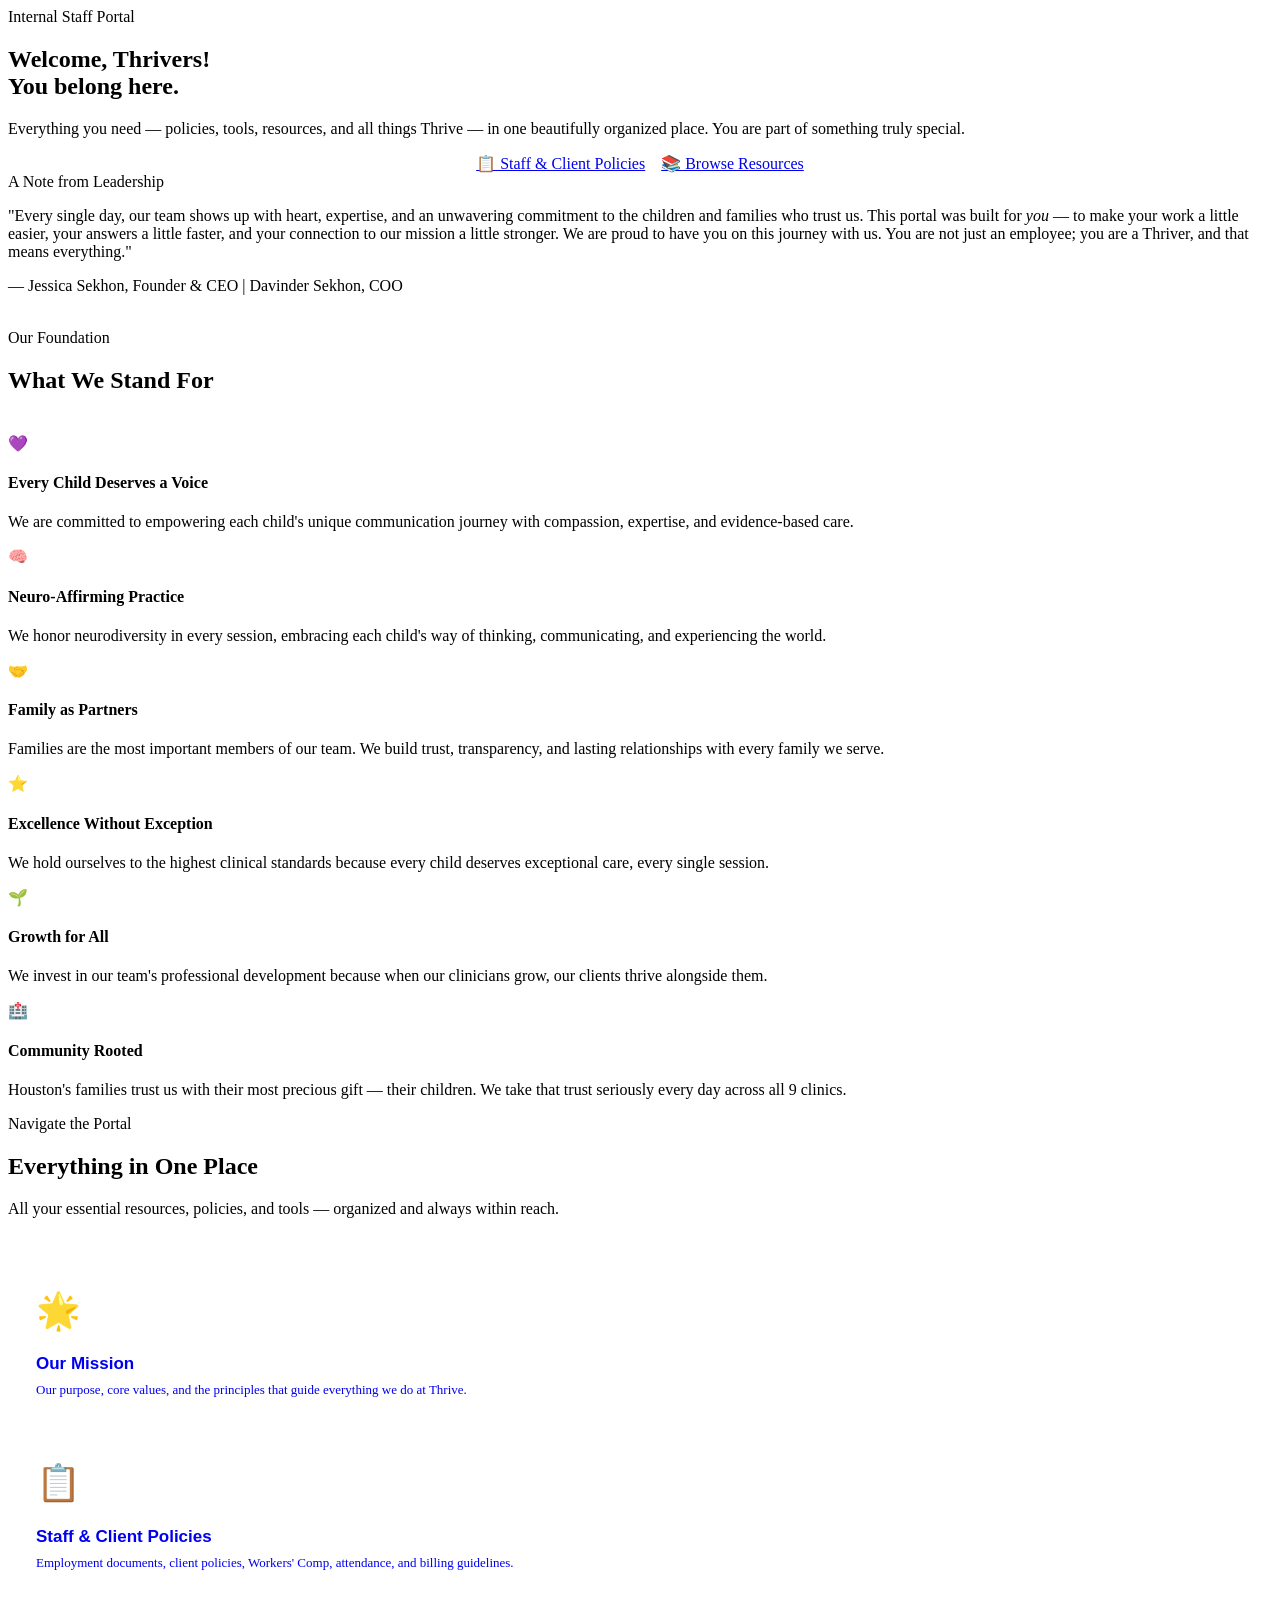
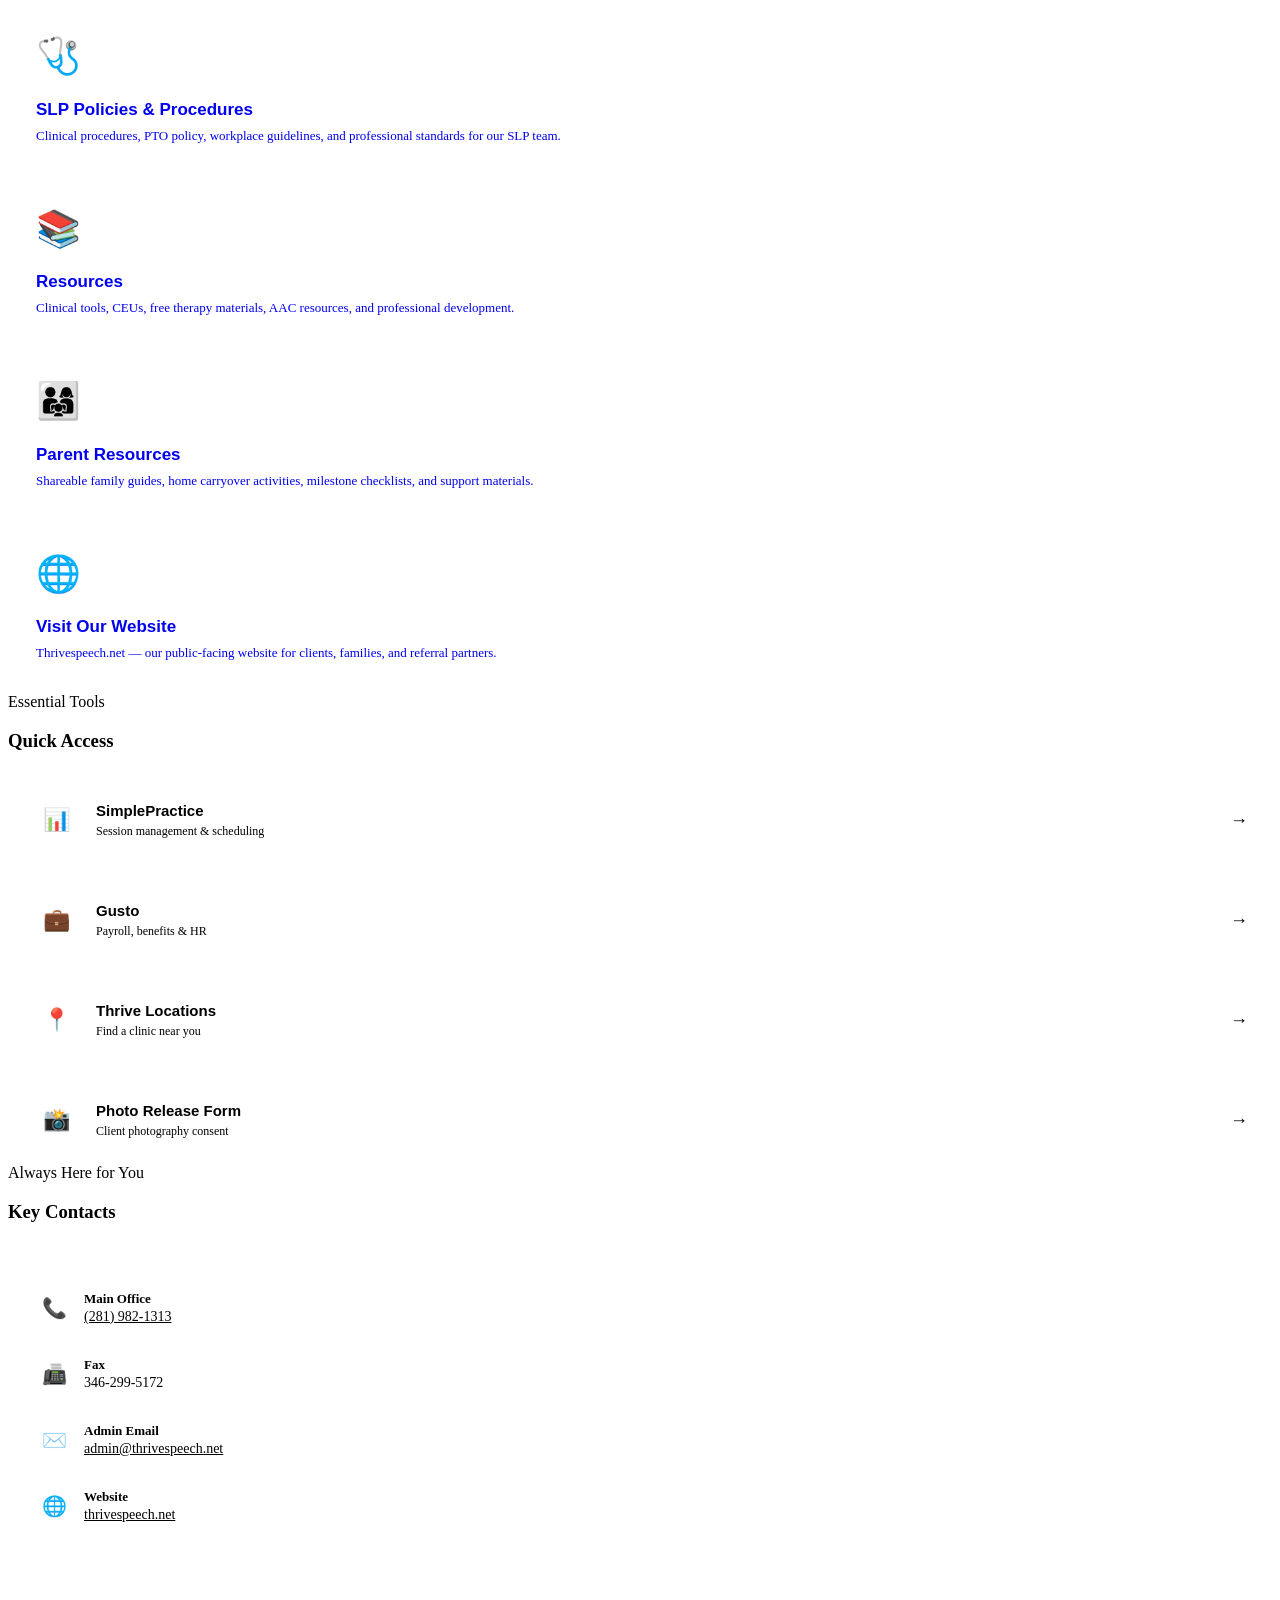
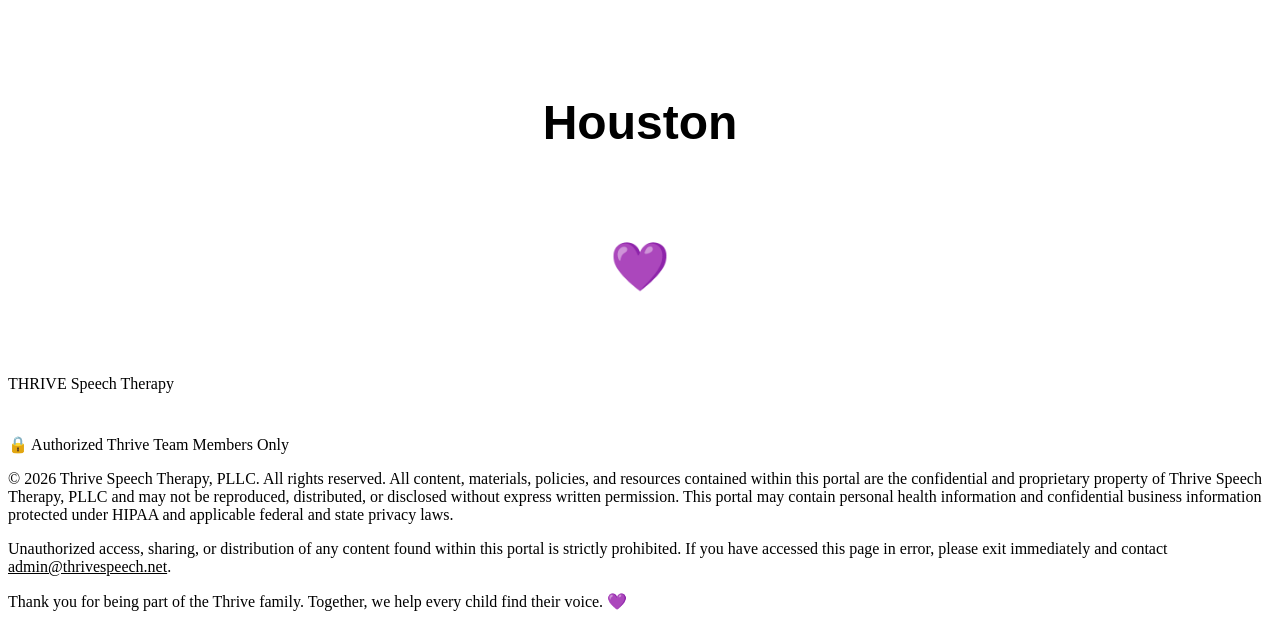
==== index.html @ df0f77d0 "Add files via upload" ====
<!DOCTYPE html>
<html lang="en">
<head>
<meta charset="UTF-8">
<meta name="viewport" content="width=device-width, initial-scale=1.0">
<title>Home — Thrive Speech Therapy Internal Portal</title>
<link rel="stylesheet" href="assets/styles.css">
<style>
  /* Page-specific styles */
  .quick-link-card {
    display: flex;
    align-items: center;
    gap: 16px;
    padding: 20px 24px;
    background: var(--white);
    border: 1px solid var(--border);
    border-radius: var(--radius);
    text-decoration: none;
    transition: all 0.25s;
    color: var(--dark);
  }
  .quick-link-card:hover {
    transform: translateY(-3px);
    box-shadow: var(--shadow-hover);
    border-color: var(--lavender);
    color: var(--dark);
  }
  .quick-link-icon {
    width: 48px;
    height: 48px;
    border-radius: 12px;
    display: flex;
    align-items: center;
    justify-content: center;
    font-size: 22px;
    flex-shrink: 0;
    background: var(--lilac);
  }
  .quick-link-text strong {
    display: block;
    font-family: 'Poppins', sans-serif;
    font-size: 15px;
    font-weight: 600;
    color: var(--dark);
    margin-bottom: 2px;
  }
  .quick-link-text span {
    font-size: 12px;
    color: var(--text-muted);
  }
  .quick-link-arrow {
    margin-left: auto;
    color: var(--lavender);
    font-size: 18px;
  }
  .portal-nav-card {
    display: block;
    text-decoration: none;
    background: var(--white);
    border: 1px solid var(--border);
    border-radius: var(--radius);
    padding: 32px 28px;
    transition: all 0.25s;
    position: relative;
    overflow: hidden;
  }
  .portal-nav-card::after {
    content: '';
    position: absolute;
    bottom: 0; left: 0; right: 0;
    height: 3px;
    background: linear-gradient(to right, var(--mauve), var(--lavender));
    transform: scaleX(0);
    transition: transform 0.25s;
  }
  .portal-nav-card:hover { transform: translateY(-4px); box-shadow: var(--shadow-hover); border-color: var(--lavender); }
  .portal-nav-card:hover::after { transform: scaleX(1); }
  .portal-nav-icon { font-size: 36px; margin-bottom: 16px; display: block; }
  .portal-nav-card h4 { color: var(--dark); font-family: 'Poppins', sans-serif; font-size: 17px; margin-bottom: 8px; }
  .portal-nav-card p { font-size: 13px; color: var(--text-muted); margin: 0; }
  .stat-block { text-align: center; }
  .stat-number { font-family: 'Poppins', sans-serif; font-size: 48px; font-weight: 800; color: var(--mauve); line-height: 1; }
  .stat-label { font-size: 14px; color: var(--text-muted); margin-top: 8px; }
  .contact-row {
    display: flex;
    align-items: center;
    gap: 12px;
    padding: 16px 0;
    border-bottom: 1px solid var(--border);
  }
  .contact-row:last-child { border-bottom: none; }
  .contact-icon { font-size: 20px; width: 36px; text-align: center; flex-shrink: 0; }
  .contact-info strong { display: block; font-size: 13px; font-weight: 600; color: var(--dark); }
  .contact-info a, .contact-info span { font-size: 14px; color: var(--mauve); }
</style>
</head>
<body>

<!-- HERO -->
<section class="hero">
  <div class="hero-badge">Internal Staff Portal</div>
  <h1>Welcome, <span class="hero-accent">Thrivers!</span><br>You belong here.</h1>
  <p>Everything you need — policies, tools, resources, and all things Thrive — in one beautifully organized place. You are part of something truly special.</p>
  <div style="display:flex;gap:16px;justify-content:center;flex-wrap:wrap;position:relative;z-index:1;">
    <a href="https://sites.google.com/thrivespeech.net/thriveinternal/staff-client-policies?authuser=0" class="btn btn-primary btn-lg">📋 Staff & Client Policies</a>
    <a href="https://sites.google.com/thrivespeech.net/thriveinternal/resources?authuser=0" class="btn btn-secondary btn-lg">📚 Browse Resources</a>
  </div>
</section>

<!-- LEADERSHIP MESSAGE -->
<section class="section bg-off-white">
  <div class="container">
    <div class="leadership-card">
      <span class="section-label" style="color:var(--lavender);">A Note from Leadership</span>
      <p class="leadership-quote">
        "Every single day, our team shows up with heart, expertise, and an unwavering commitment to the children and families who trust us. This portal was built for <em>you</em> — to make your work a little easier, your answers a little faster, and your connection to our mission a little stronger. We are proud to have you on this journey with us. You are not just an employee; you are a Thriver, and that means everything."
      </p>
      <p class="leadership-sig">— Jessica Sekhon, Founder & CEO | Davinder Sekhon, COO<br><span style="font-size:13px;color:rgba(255,255,255,0.6);font-weight:400;">Thrive Speech Therapy, PLLC</span></p>
    </div>
  </div>
</section>

<!-- WHAT WE STAND FOR -->
<section class="section bg-white">
  <div class="container">
    <span class="section-label">Our Foundation</span>
    <h2 class="section-title">What We Stand For</h2>
    <div class="divider"></div>
    <div class="grid-3" style="margin-top:40px;">
      <div class="card" style="border-top:4px solid var(--mauve);">
        <span class="card-icon">💜</span>
        <h4>Every Child Deserves a Voice</h4>
        <p>We are committed to empowering each child's unique communication journey with compassion, expertise, and evidence-based care.</p>
      </div>
      <div class="card" style="border-top:4px solid var(--sage);">
        <span class="card-icon">🧠</span>
        <h4>Neuro-Affirming Practice</h4>
        <p>We honor neurodiversity in every session, embracing each child's way of thinking, communicating, and experiencing the world.</p>
      </div>
      <div class="card" style="border-top:4px solid var(--lavender);">
        <span class="card-icon">🤝</span>
        <h4>Family as Partners</h4>
        <p>Families are the most important members of our team. We build trust, transparency, and lasting relationships with every family we serve.</p>
      </div>
      <div class="card" style="border-top:4px solid var(--mauve);">
        <span class="card-icon">⭐</span>
        <h4>Excellence Without Exception</h4>
        <p>We hold ourselves to the highest clinical standards because every child deserves exceptional care, every single session.</p>
      </div>
      <div class="card" style="border-top:4px solid var(--sage);">
        <span class="card-icon">🌱</span>
        <h4>Growth for All</h4>
        <p>We invest in our team's professional development because when our clinicians grow, our clients thrive alongside them.</p>
      </div>
      <div class="card" style="border-top:4px solid var(--lavender);">
        <span class="card-icon">🏥</span>
        <h4>Community Rooted</h4>
        <p>Houston's families trust us with their most precious gift — their children. We take that trust seriously every day across all 9 clinics.</p>
      </div>
    </div>
  </div>
</section>

<!-- PORTAL NAVIGATION -->
<section class="section bg-off-white">
  <div class="container">
    <span class="section-label">Navigate the Portal</span>
    <h2 class="section-title">Everything in One Place</h2>
    <div class="divider"></div>
    <p class="section-subtitle" style="margin-bottom:40px;">All your essential resources, policies, and tools — organized and always within reach.</p>
    <div class="grid-3">
      <a href="https://sites.google.com/thrivespeech.net/thriveinternal/our-mission?authuser=0" class="portal-nav-card">
        <span class="portal-nav-icon">🌟</span>
        <h4>Our Mission</h4>
        <p>Our purpose, core values, and the principles that guide everything we do at Thrive.</p>
      </a>
      <a href="https://sites.google.com/thrivespeech.net/thriveinternal/staff-client-policies?authuser=0" class="portal-nav-card">
        <span class="portal-nav-icon">📋</span>
        <h4>Staff & Client Policies</h4>
        <p>Employment documents, client policies, Workers' Comp, attendance, and billing guidelines.</p>
      </a>
      <a href="https://sites.google.com/thrivespeech.net/thriveinternal/slp-policies-procedures?authuser=0" class="portal-nav-card">
        <span class="portal-nav-icon">🩺</span>
        <h4>SLP Policies & Procedures</h4>
        <p>Clinical procedures, PTO policy, workplace guidelines, and professional standards for our SLP team.</p>
      </a>
      <a href="https://sites.google.com/thrivespeech.net/thriveinternal/resources?authuser=0" class="portal-nav-card">
        <span class="portal-nav-icon">📚</span>
        <h4>Resources</h4>
        <p>Clinical tools, CEUs, free therapy materials, AAC resources, and professional development.</p>
      </a>
      <a href="https://sites.google.com/thrivespeech.net/thriveinternal/parent-resources?authuser=0" class="portal-nav-card">
        <span class="portal-nav-icon">👨‍👩‍👧</span>
        <h4>Parent Resources</h4>
        <p>Shareable family guides, home carryover activities, milestone checklists, and support materials.</p>
      </a>
      <a href="https://thrivespeech.net" target="_blank" rel="noopener" class="portal-nav-card">
        <span class="portal-nav-icon">🌐</span>
        <h4>Visit Our Website</h4>
        <p>Thrivespeech.net — our public-facing website for clients, families, and referral partners.</p>
      </a>
    </div>
  </div>
</section>

<!-- QUICK ACCESS -->
<section class="section bg-white">
  <div class="container">
    <div class="grid-2" style="gap:48px;align-items:start;">
      <!-- Tools -->
      <div>
        <span class="section-label">Essential Tools</span>
        <h3 class="section-title" style="margin-bottom:24px;">Quick Access</h3>
        <div style="display:flex;flex-direction:column;gap:12px;">
          <a href="https://www.simplepractice.com" target="_blank" rel="noopener" class="quick-link-card">
            <div class="quick-link-icon">📊</div>
            <div class="quick-link-text">
              <strong>SimplePractice</strong>
              <span>Session management & scheduling</span>
            </div>
            <span class="quick-link-arrow">→</span>
          </a>
          <a href="https://app.gusto.com" target="_blank" rel="noopener" class="quick-link-card">
            <div class="quick-link-icon">💼</div>
            <div class="quick-link-text">
              <strong>Gusto</strong>
              <span>Payroll, benefits & HR</span>
            </div>
            <span class="quick-link-arrow">→</span>
          </a>
          <a href="https://thrivespeech.net" target="_blank" rel="noopener" class="quick-link-card">
            <div class="quick-link-icon">📍</div>
            <div class="quick-link-text">
              <strong>Thrive Locations</strong>
              <span>Find a clinic near you</span>
            </div>
            <span class="quick-link-arrow">→</span>
          </a>
          <a href="https://drive.google.com/file/d/1tKzsgYchAd0-BzuVWMcKkD8MczeORkRg/view?usp=drive_link" target="_blank" rel="noopener" class="quick-link-card">
            <div class="quick-link-icon">📸</div>
            <div class="quick-link-text">
              <strong>Photo Release Form</strong>
              <span>Client photography consent</span>
            </div>
            <span class="quick-link-arrow">→</span>
          </a>
        </div>
      </div>
      <!-- Contacts -->
      <div>
        <span class="section-label">Always Here for You</span>
        <h3 class="section-title" style="margin-bottom:24px;">Key Contacts</h3>
        <div style="background:var(--off-white);border-radius:var(--radius);padding:28px;">
          <div class="contact-row">
            <span class="contact-icon">📞</span>
            <div class="contact-info">
              <strong>Main Office</strong>
              <a href="tel:+12819821313">(281) 982-1313</a>
            </div>
          </div>
          <div class="contact-row">
            <span class="contact-icon">📠</span>
            <div class="contact-info">
              <strong>Fax</strong>
              <span>346-299-5172</span>
            </div>
          </div>
          <div class="contact-row">
            <span class="contact-icon">✉️</span>
            <div class="contact-info">
              <strong>Admin Email</strong>
              <a href="mailto:admin@thrivespeech.net">admin@thrivespeech.net</a>
            </div>
          </div>
          <div class="contact-row">
            <span class="contact-icon">🌐</span>
            <div class="contact-info">
              <strong>Website</strong>
              <a href="https://thrivespeech.net" target="_blank" rel="noopener">thrivespeech.net</a>
            </div>
          </div>
        </div>
      </div>
    </div>
  </div>
</section>

<!-- STATS -->
<section class="section-sm bg-mauve" style="padding:60px 0;">
  <div class="container">
    <div class="grid-4" style="text-align:center;">
      <div class="stat-block">
        <div class="stat-number" style="color:#fff;">9</div>
        <div class="stat-label" style="color:rgba(255,255,255,0.7);">Clinic Locations</div>
      </div>
      <div class="stat-block">
        <div class="stat-number" style="color:var(--lavender);">Houston</div>
        <div class="stat-label" style="color:rgba(255,255,255,0.7);">Greater Houston Area</div>
      </div>
      <div class="stat-block">
        <div class="stat-number" style="color:#fff;">2017</div>
        <div class="stat-label" style="color:rgba(255,255,255,0.7);">Founded by Jessica Sekhon</div>
      </div>
      <div class="stat-block">
        <div class="stat-number" style="color:var(--lavender);">💜</div>
        <div class="stat-label" style="color:rgba(255,255,255,0.7);">Every Child Thrives Here</div>
      </div>
    </div>
  </div>
</section>

<!-- FOOTER -->
<footer class="site-footer">
  <div class="footer-logo">THRIVE Speech Therapy</div>
  <p style="color:rgba(255,255,255,0.6);font-size:13px;">Internal Staff Portal</p>
  <div class="footer-restricted">🔒 Authorized Thrive Team Members Only</div>
  <p class="footer-legal">
    © 2026 Thrive Speech Therapy, PLLC. All rights reserved. All content, materials, policies, and resources contained within this portal are the confidential and proprietary property of Thrive Speech Therapy, PLLC and may not be reproduced, distributed, or disclosed without express written permission. This portal may contain personal health information and confidential business information protected under HIPAA and applicable federal and state privacy laws.
  </p>
  <p class="footer-legal">
    Unauthorized access, sharing, or distribution of any content found within this portal is strictly prohibited. If you have accessed this page in error, please exit immediately and contact <a href="mailto:admin@thrivespeech.net" style="color:var(--lavender);">admin@thrivespeech.net</a>.
  </p>
  <p class="footer-heart">Thank you for being part of the Thrive family. Together, we help every child find their voice. 💜</p>
</footer>

</body>
</html>
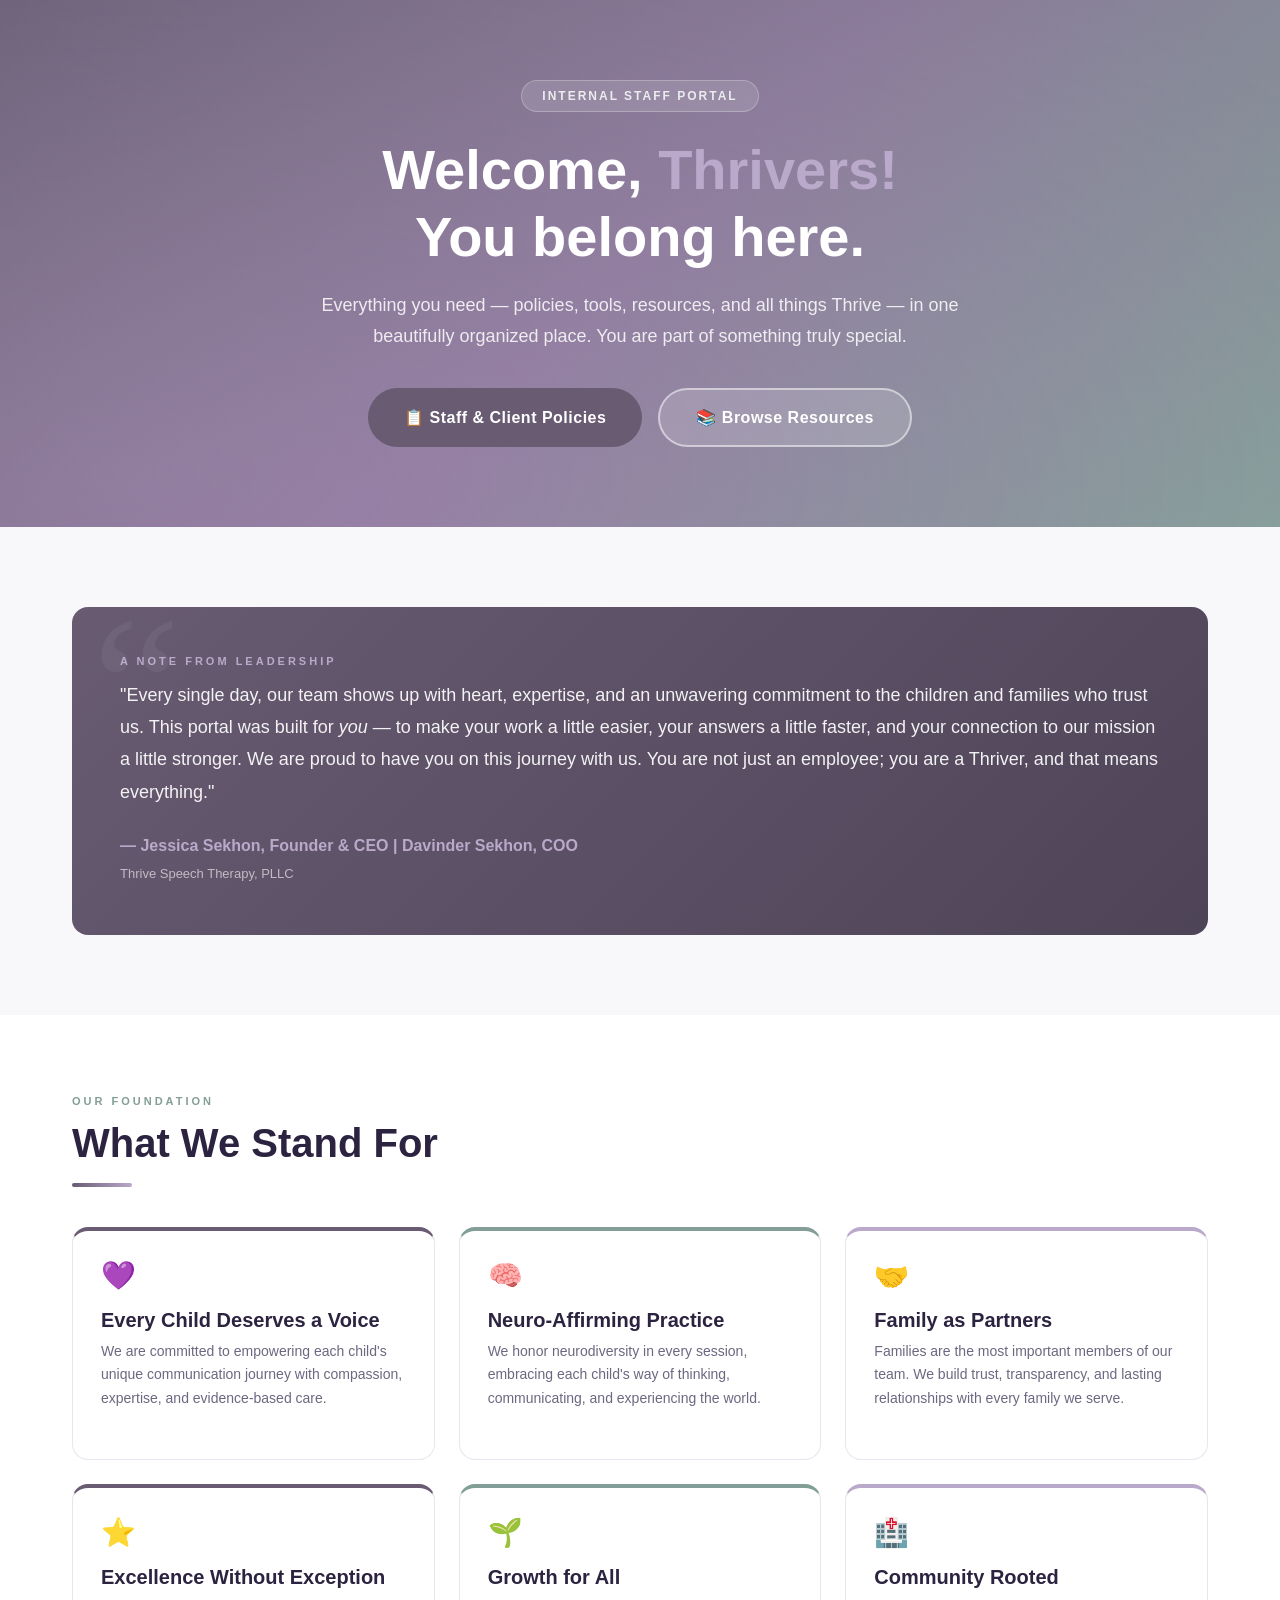
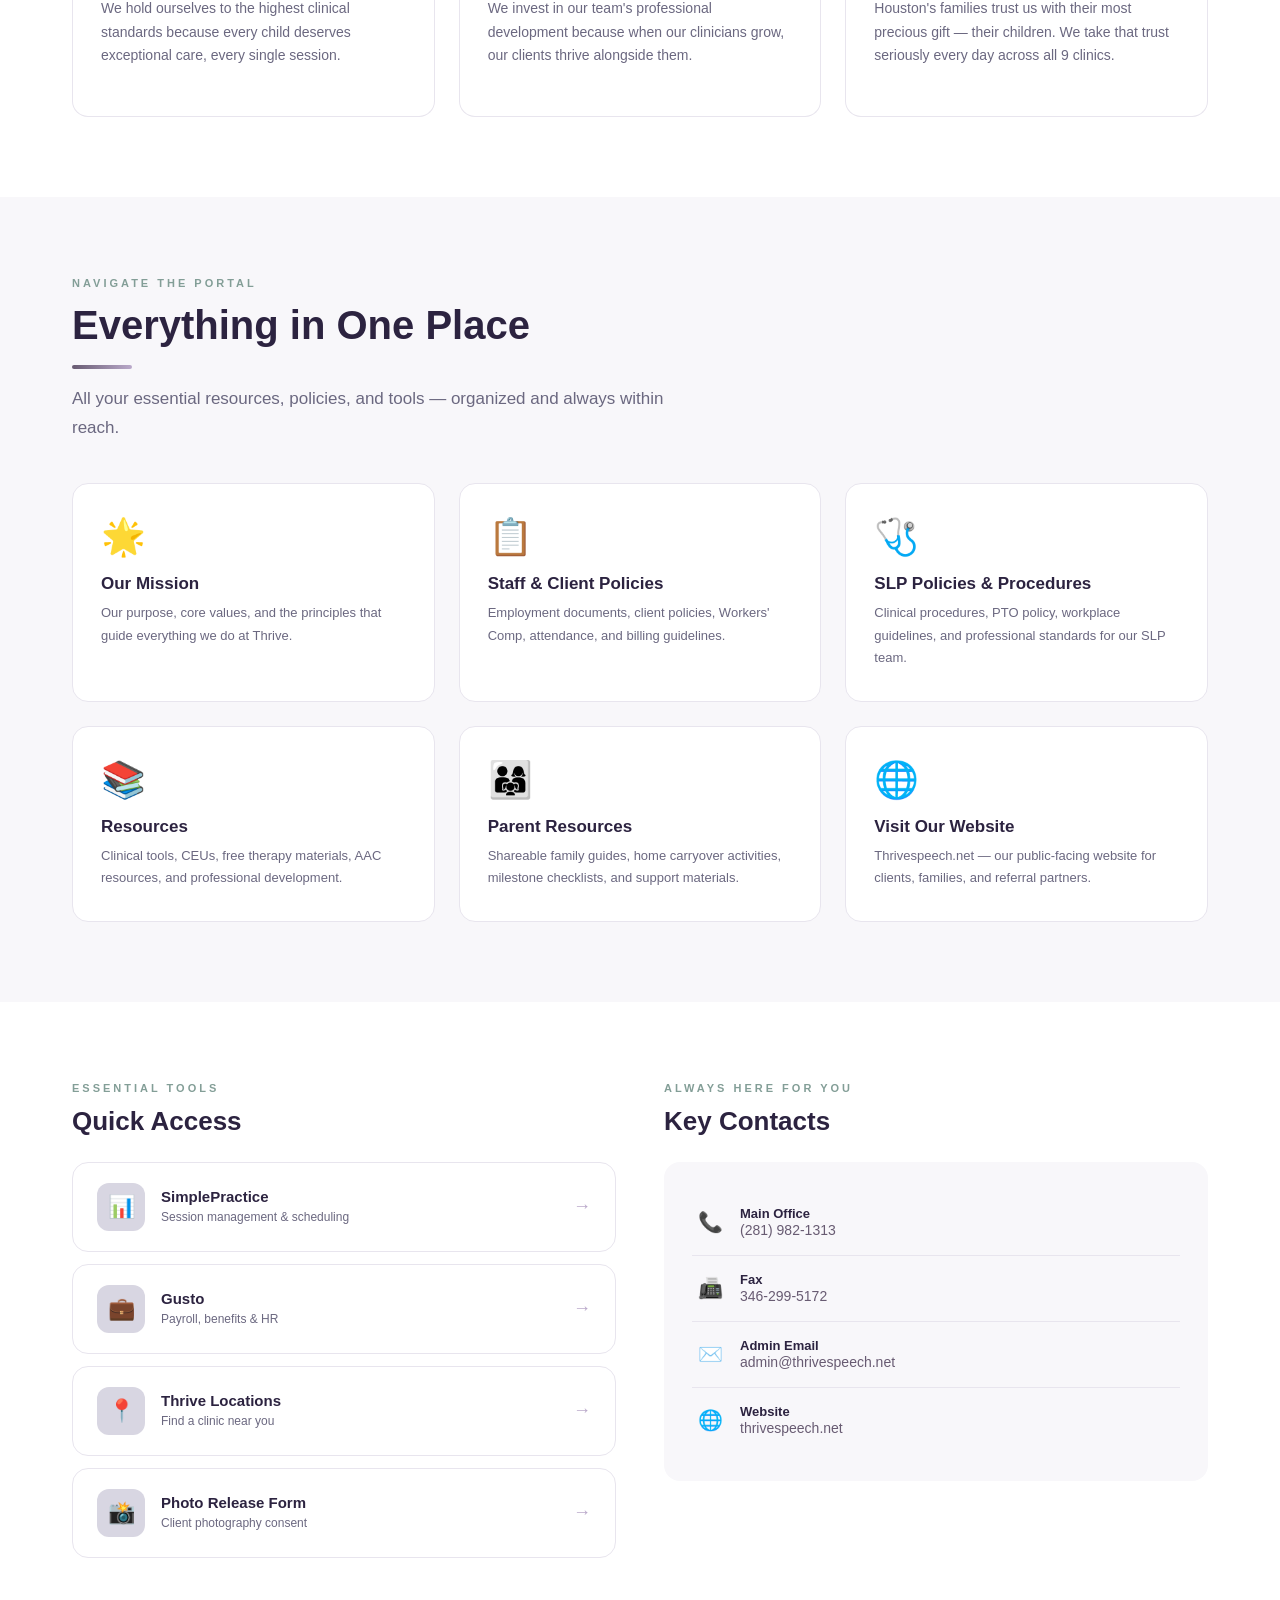
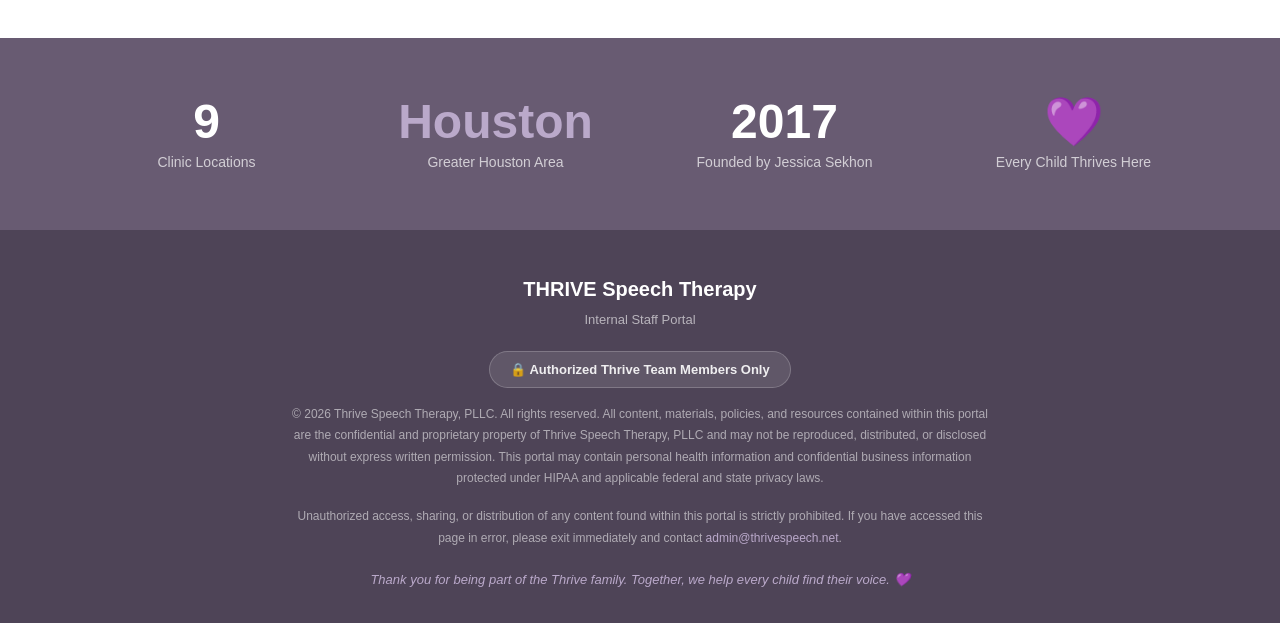
==== commit 27b14590: "Update index.html" ====
--- a/index.html
+++ b/index.html
@@ -202,7 +202,7 @@
     </div>
   </div>
 </section>
-
+<!-- deploy pipeline test 2026-06-22 -->
 <!-- QUICK ACCESS -->
 <section class="section bg-white">
   <div class="container">
--- a/assets/styles.css
+++ b/assets/styles.css
@@ -0,0 +1,349 @@
+/* ============================================
+   THRIVE SPEECH THERAPY — INTERNAL PORTAL
+   Shared Stylesheet
+   Colors: #685B72 | #BAA9CA | #D8D6E2 | #839E97
+   Fonts: Poppins (titles) | Montserrat (body)
+============================================ */
+
+@import url('https://fonts.googleapis.com/css2?family=Poppins:wght@400;500;600;700;800&family=Montserrat:wght@400;500;600;700&display=swap');
+
+/* --- RESET & BASE --- */
+*, *::before, *::after { box-sizing: border-box; margin: 0; padding: 0; }
+
+html, body {
+  width: 100%;
+  min-height: 100vh;
+  overflow-x: hidden;
+  font-family: 'Montserrat', sans-serif;
+  font-size: 16px;
+  color: #2C2340;
+  background: #fff;
+  -webkit-font-smoothing: antialiased;
+}
+
+/* --- CSS VARIABLES --- */
+:root {
+  --mauve: #685B72;
+  --mauve-dark: #4e4457;
+  --lavender: #BAA9CA;
+  --lilac: #D8D6E2;
+  --sage: #839E97;
+  --sage-dark: #6a8078;
+  --white: #FFFFFF;
+  --off-white: #F8F7FA;
+  --dark: #2C2340;
+  --text-muted: #6B6880;
+  --border: #E8E5EE;
+  --shadow: 0 4px 24px rgba(104, 91, 114, 0.12);
+  --shadow-hover: 0 8px 32px rgba(104, 91, 114, 0.22);
+  --radius: 16px;
+  --radius-sm: 10px;
+  --radius-pill: 100px;
+}
+
+/* --- TYPOGRAPHY --- */
+h1, h2, h3, h4 { font-family: 'Poppins', sans-serif; font-weight: 700; line-height: 1.2; }
+h1 { font-size: clamp(32px, 5vw, 56px); }
+h2 { font-size: clamp(24px, 3.5vw, 40px); }
+h3 { font-size: clamp(18px, 2.5vw, 26px); }
+h4 { font-size: clamp(16px, 2vw, 20px); font-weight: 600; }
+p { font-family: 'Montserrat', sans-serif; line-height: 1.7; color: var(--text-muted); }
+a { color: var(--mauve); text-decoration: none; transition: all 0.2s; }
+a:hover { color: var(--mauve-dark); }
+
+/* --- LAYOUT --- */
+.container { width: 100%; max-width: 1200px; margin: 0 auto; padding: 0 32px; }
+.section { width: 100%; padding: 80px 0; }
+.section-sm { padding: 48px 0; }
+.section-lg { padding: 100px 0; }
+
+/* --- HERO --- */
+.hero {
+  width: 100%;
+  background: linear-gradient(135deg, var(--mauve) 0%, #8B7299 50%, var(--sage) 100%);
+  padding: 80px 32px;
+  text-align: center;
+  position: relative;
+  overflow: hidden;
+}
+.hero::before {
+  content: '';
+  position: absolute;
+  top: -50%; left: -50%;
+  width: 200%; height: 200%;
+  background: radial-gradient(ellipse at 30% 70%, rgba(186,169,202,0.3) 0%, transparent 60%),
+              radial-gradient(ellipse at 70% 30%, rgba(131,158,151,0.2) 0%, transparent 60%);
+  pointer-events: none;
+}
+.hero-badge {
+  display: inline-block;
+  background: rgba(255,255,255,0.15);
+  border: 1px solid rgba(255,255,255,0.3);
+  color: #fff;
+  font-family: 'Montserrat', sans-serif;
+  font-size: 12px;
+  font-weight: 600;
+  letter-spacing: 2px;
+  text-transform: uppercase;
+  padding: 8px 20px;
+  border-radius: var(--radius-pill);
+  margin-bottom: 24px;
+}
+.hero h1 { color: #fff; margin-bottom: 20px; position: relative; z-index: 1; }
+.hero p { color: rgba(255,255,255,0.85); font-size: 18px; max-width: 640px; margin: 0 auto 36px; position: relative; z-index: 1; }
+.hero-accent { color: var(--lavender); }
+
+/* --- BUTTONS --- */
+.btn {
+  display: inline-flex;
+  align-items: center;
+  gap: 8px;
+  font-family: 'Montserrat', sans-serif;
+  font-size: 14px;
+  font-weight: 600;
+  letter-spacing: 0.5px;
+  padding: 14px 28px;
+  border-radius: var(--radius-pill);
+  border: none;
+  cursor: pointer;
+  transition: all 0.25s;
+  text-decoration: none;
+}
+.btn-primary { background: var(--mauve); color: #fff; }
+.btn-primary:hover { background: var(--mauve-dark); color: #fff; transform: translateY(-2px); box-shadow: var(--shadow-hover); }
+.btn-secondary { background: rgba(255,255,255,0.15); color: #fff; border: 2px solid rgba(255,255,255,0.5); }
+.btn-secondary:hover { background: rgba(255,255,255,0.25); color: #fff; transform: translateY(-2px); }
+.btn-outline { background: transparent; color: var(--mauve); border: 2px solid var(--mauve); }
+.btn-outline:hover { background: var(--mauve); color: #fff; transform: translateY(-2px); }
+.btn-sage { background: var(--sage); color: #fff; }
+.btn-sage:hover { background: var(--sage-dark); color: #fff; transform: translateY(-2px); }
+.btn-sm { padding: 10px 20px; font-size: 13px; }
+.btn-lg { padding: 18px 36px; font-size: 16px; }
+
+/* --- CARDS --- */
+.card {
+  background: var(--white);
+  border: 1px solid var(--border);
+  border-radius: var(--radius);
+  padding: 28px;
+  transition: all 0.25s;
+  height: 100%;
+}
+.card:hover { transform: translateY(-4px); box-shadow: var(--shadow-hover); border-color: var(--lavender); }
+.card-icon { font-size: 28px; margin-bottom: 16px; display: block; }
+.card h4 { color: var(--dark); margin-bottom: 8px; }
+.card p { font-size: 14px; margin-bottom: 20px; }
+
+/* --- GRIDS --- */
+.grid-2 { display: grid; grid-template-columns: repeat(2, 1fr); gap: 24px; }
+.grid-3 { display: grid; grid-template-columns: repeat(3, 1fr); gap: 24px; }
+.grid-4 { display: grid; grid-template-columns: repeat(4, 1fr); gap: 20px; }
+
+/* --- SECTION HEADERS --- */
+.section-label {
+  font-family: 'Montserrat', sans-serif;
+  font-size: 11px;
+  font-weight: 700;
+  letter-spacing: 3px;
+  text-transform: uppercase;
+  color: var(--sage);
+  margin-bottom: 12px;
+  display: block;
+}
+.section-title { color: var(--dark); margin-bottom: 16px; }
+.section-subtitle { font-size: 17px; max-width: 640px; }
+
+/* --- TABS --- */
+.tabs { width: 100%; }
+.tab-nav {
+  display: flex;
+  gap: 8px;
+  flex-wrap: wrap;
+  margin-bottom: 32px;
+  border-bottom: 2px solid var(--border);
+  padding-bottom: 0;
+}
+.tab-btn {
+  font-family: 'Montserrat', sans-serif;
+  font-size: 14px;
+  font-weight: 600;
+  padding: 12px 24px;
+  border: none;
+  background: none;
+  color: var(--text-muted);
+  cursor: pointer;
+  border-bottom: 3px solid transparent;
+  margin-bottom: -2px;
+  transition: all 0.2s;
+  border-radius: var(--radius-sm) var(--radius-sm) 0 0;
+}
+.tab-btn:hover { color: var(--mauve); background: var(--off-white); }
+.tab-btn.active { color: var(--mauve); border-bottom-color: var(--mauve); background: var(--off-white); }
+.tab-panel { display: none; }
+.tab-panel.active { display: block; }
+
+/* --- ACCORDION --- */
+.accordion-item {
+  border: 1px solid var(--border);
+  border-radius: var(--radius-sm);
+  margin-bottom: 12px;
+  overflow: hidden;
+}
+.accordion-btn {
+  width: 100%;
+  text-align: left;
+  padding: 20px 24px;
+  background: var(--white);
+  border: none;
+  cursor: pointer;
+  font-family: 'Poppins', sans-serif;
+  font-size: 16px;
+  font-weight: 600;
+  color: var(--dark);
+  display: flex;
+  justify-content: space-between;
+  align-items: center;
+  transition: all 0.2s;
+}
+.accordion-btn:hover { background: var(--off-white); color: var(--mauve); }
+.accordion-btn.active { background: var(--mauve); color: #fff; }
+.accordion-icon { font-size: 18px; transition: transform 0.2s; }
+.accordion-btn.active .accordion-icon { transform: rotate(45deg); }
+.accordion-content {
+  display: none;
+  padding: 24px;
+  background: var(--off-white);
+  font-family: 'Montserrat', sans-serif;
+  font-size: 15px;
+  line-height: 1.7;
+  color: var(--text-muted);
+}
+.accordion-content.open { display: block; }
+
+/* --- SEARCH --- */
+.search-wrap { position: relative; max-width: 640px; margin: 0 auto; }
+.search-input {
+  width: 100%;
+  padding: 16px 52px 16px 20px;
+  border: 2px solid var(--lavender);
+  border-radius: var(--radius-pill);
+  font-family: 'Montserrat', sans-serif;
+  font-size: 15px;
+  outline: none;
+  transition: all 0.2s;
+  background: var(--white);
+}
+.search-input:focus { border-color: var(--mauve); box-shadow: 0 0 0 4px rgba(104,91,114,0.1); }
+.search-icon { position: absolute; right: 18px; top: 50%; transform: translateY(-50%); font-size: 20px; color: var(--mauve); pointer-events: none; }
+.search-results {
+  position: absolute;
+  top: calc(100% + 8px);
+  left: 0; right: 0;
+  background: var(--white);
+  border: 1px solid var(--border);
+  border-radius: var(--radius);
+  box-shadow: var(--shadow);
+  z-index: 100;
+  max-height: 400px;
+  overflow-y: auto;
+  display: none;
+}
+.search-results.show { display: block; }
+.search-result-item {
+  padding: 16px 20px;
+  border-bottom: 1px solid var(--border);
+  cursor: pointer;
+  transition: background 0.15s;
+  display: flex;
+  align-items: flex-start;
+  gap: 12px;
+}
+.search-result-item:hover { background: var(--off-white); }
+.search-result-item:last-child { border-bottom: none; }
+.search-result-icon { font-size: 20px; flex-shrink: 0; }
+.search-result-title { font-family: 'Poppins', sans-serif; font-size: 14px; font-weight: 600; color: var(--dark); }
+.search-result-desc { font-size: 13px; color: var(--text-muted); margin-top: 2px; }
+.search-no-results { padding: 24px; text-align: center; color: var(--text-muted); font-size: 14px; }
+
+/* --- BADGES --- */
+.badge {
+  display: inline-block;
+  padding: 4px 12px;
+  border-radius: var(--radius-pill);
+  font-size: 11px;
+  font-weight: 700;
+  letter-spacing: 1px;
+  text-transform: uppercase;
+}
+.badge-mauve { background: var(--lilac); color: var(--mauve); }
+.badge-sage { background: rgba(131,158,151,0.15); color: var(--sage-dark); }
+.badge-free { background: #E8F5E9; color: #2E7D32; }
+
+/* --- DIVIDERS --- */
+.divider { width: 60px; height: 4px; background: linear-gradient(to right, var(--mauve), var(--lavender)); border-radius: 2px; margin: 16px 0; }
+
+/* --- BACKGROUNDS --- */
+.bg-white { background: var(--white); }
+.bg-off-white { background: var(--off-white); }
+.bg-lilac { background: var(--lilac); }
+.bg-mauve { background: var(--mauve); }
+.bg-gradient { background: linear-gradient(135deg, var(--mauve) 0%, #8B7299 50%, var(--sage) 100%); }
+.bg-sage-soft { background: rgba(131,158,151,0.08); }
+
+/* --- FOOTER --- */
+.site-footer {
+  width: 100%;
+  background: var(--mauve-dark);
+  padding: 48px 32px 32px;
+  text-align: center;
+}
+.footer-logo { font-family: 'Poppins', sans-serif; font-size: 20px; font-weight: 700; color: #fff; margin-bottom: 8px; }
+.footer-restricted {
+  display: inline-flex;
+  align-items: center;
+  gap: 8px;
+  background: rgba(255,255,255,0.1);
+  border: 1px solid rgba(255,255,255,0.2);
+  color: rgba(255,255,255,0.9);
+  font-size: 13px;
+  font-weight: 600;
+  padding: 10px 20px;
+  border-radius: var(--radius-pill);
+  margin: 20px 0 16px;
+}
+.footer-legal { color: rgba(255,255,255,0.55); font-size: 12px; line-height: 1.8; max-width: 700px; margin: 0 auto 16px; }
+.footer-heart { color: var(--lavender); font-style: italic; font-size: 13px; margin-top: 20px; }
+
+/* --- LEADERSHIP NOTE --- */
+.leadership-card {
+  background: linear-gradient(135deg, var(--mauve) 0%, var(--mauve-dark) 100%);
+  border-radius: var(--radius);
+  padding: 48px;
+  color: #fff;
+  position: relative;
+  overflow: hidden;
+}
+.leadership-card::before {
+  content: '\201C';
+  position: absolute;
+  top: -20px; left: 20px;
+  font-size: 200px;
+  color: rgba(255,255,255,0.06);
+  font-family: Georgia, serif;
+  line-height: 1;
+}
+.leadership-quote { font-size: 18px; line-height: 1.8; color: rgba(255,255,255,0.92); margin-bottom: 24px; position: relative; z-index: 1; }
+.leadership-sig { font-family: 'Poppins', sans-serif; font-weight: 600; color: var(--lavender); }
+
+/* --- RESPONSIVE --- */
+@media (max-width: 1024px) { .grid-4 { grid-template-columns: repeat(2, 1fr); } }
+@media (max-width: 768px) {
+  .container { padding: 0 20px; }
+  .section { padding: 56px 0; }
+  .grid-2, .grid-3, .grid-4 { grid-template-columns: 1fr; }
+  .hero { padding: 60px 20px; }
+  .leadership-card { padding: 32px 24px; }
+  .tab-nav { gap: 4px; }
+  .tab-btn { padding: 10px 16px; font-size: 13px; }
+}
+@media (prefers-reduced-motion: reduce) { *, *::before, *::after { transition: none !important; animation: none !important; } }
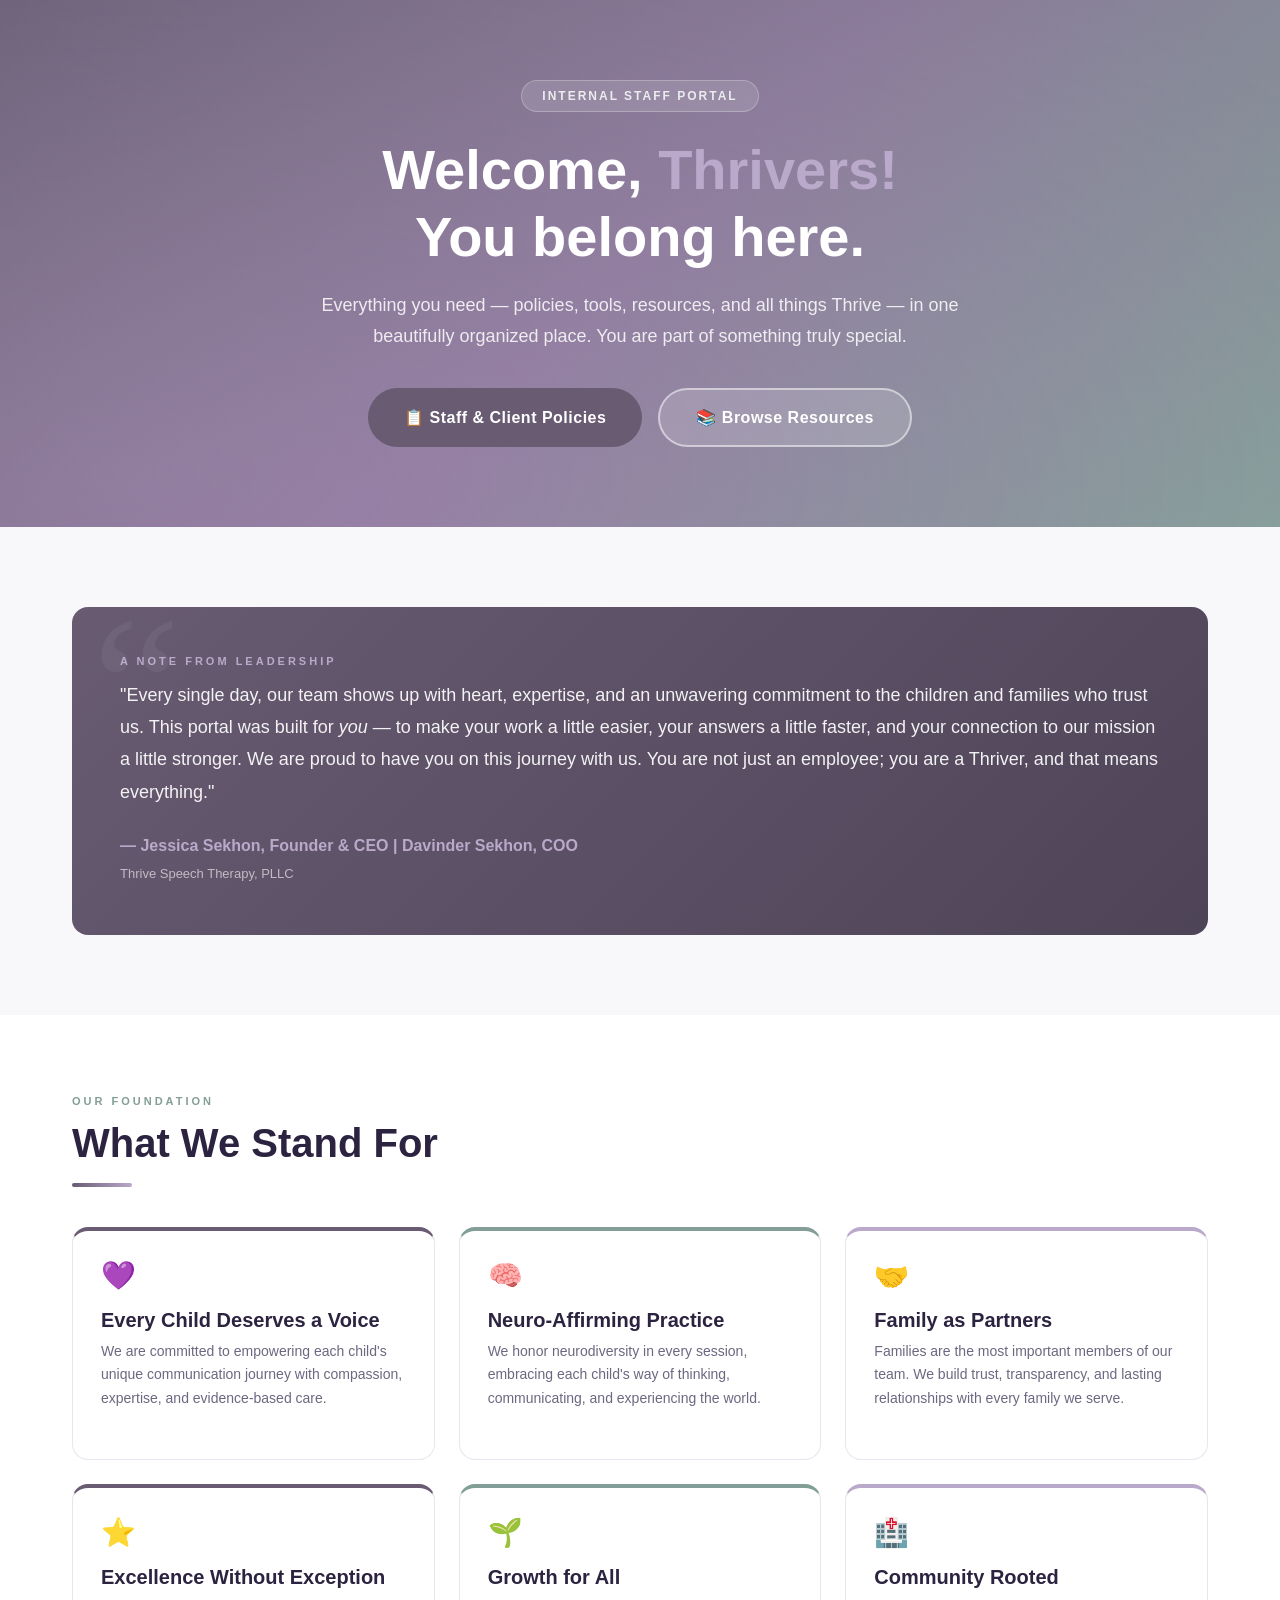
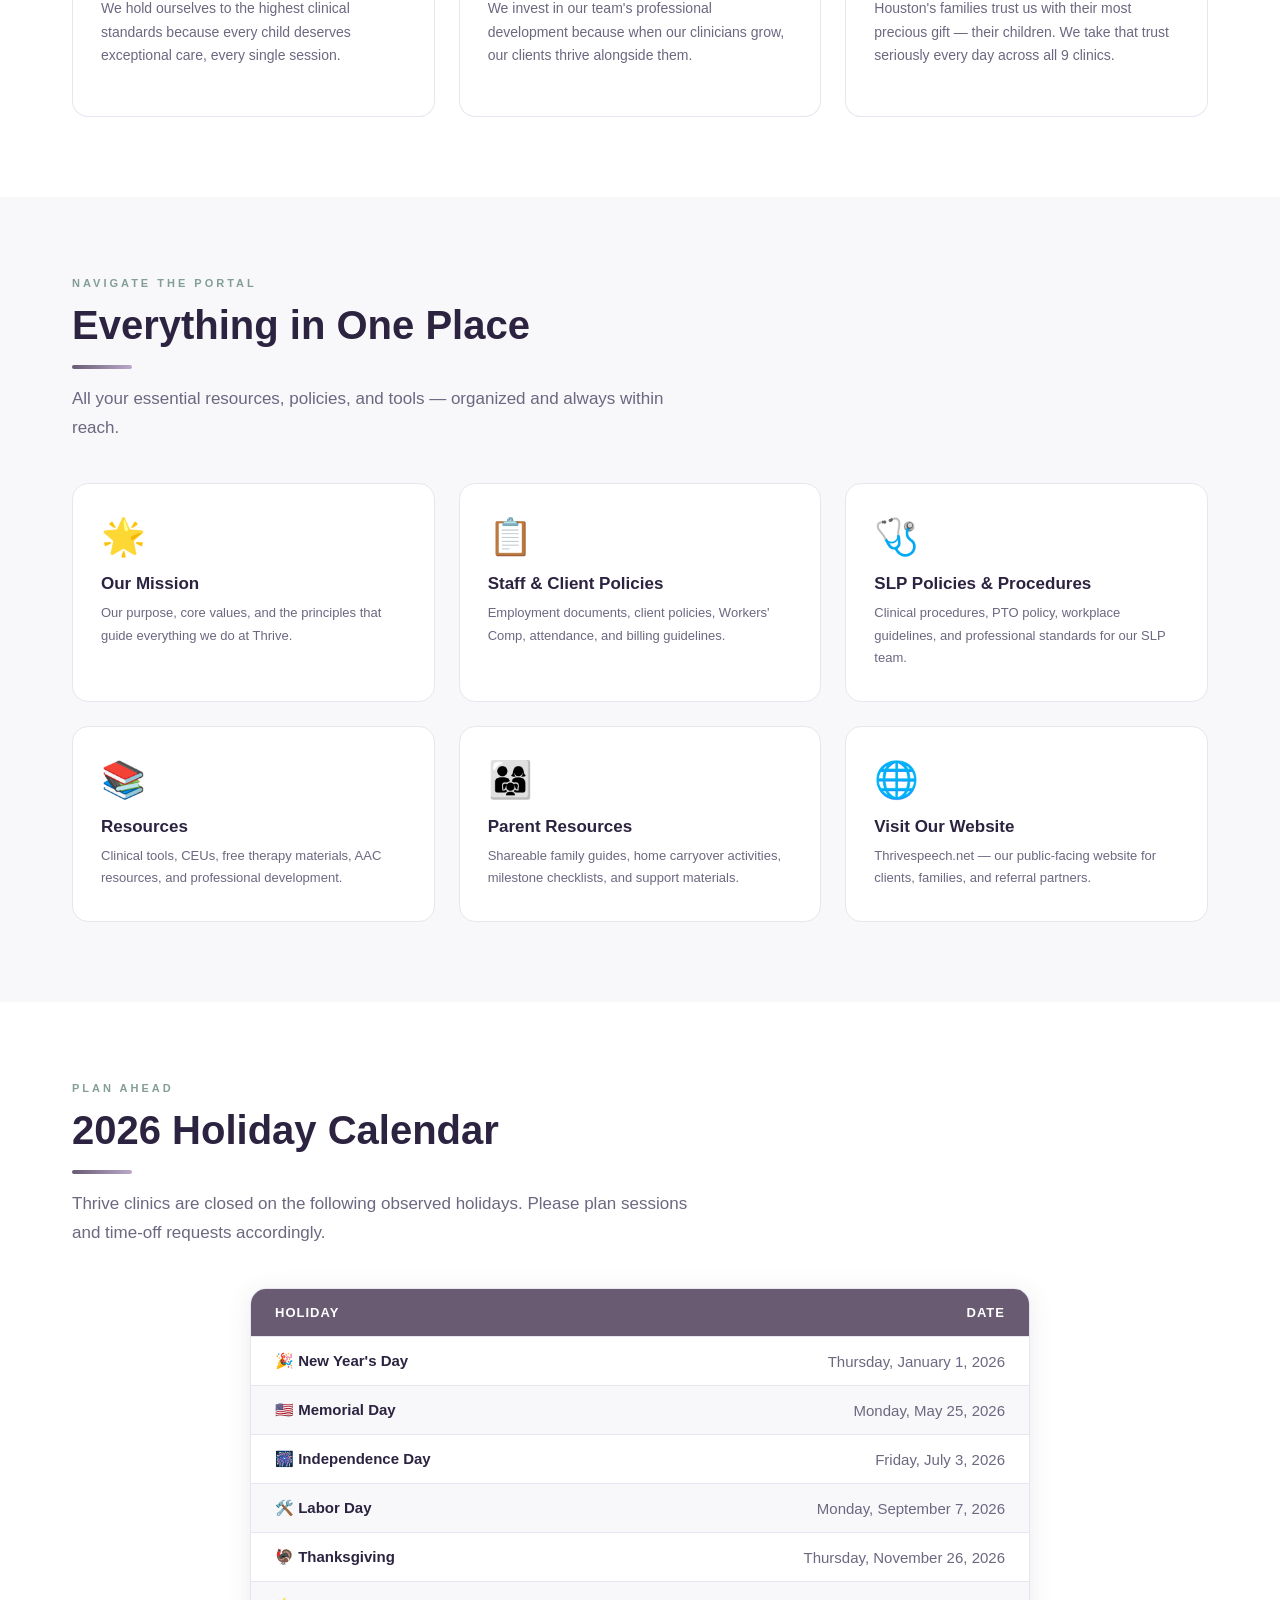
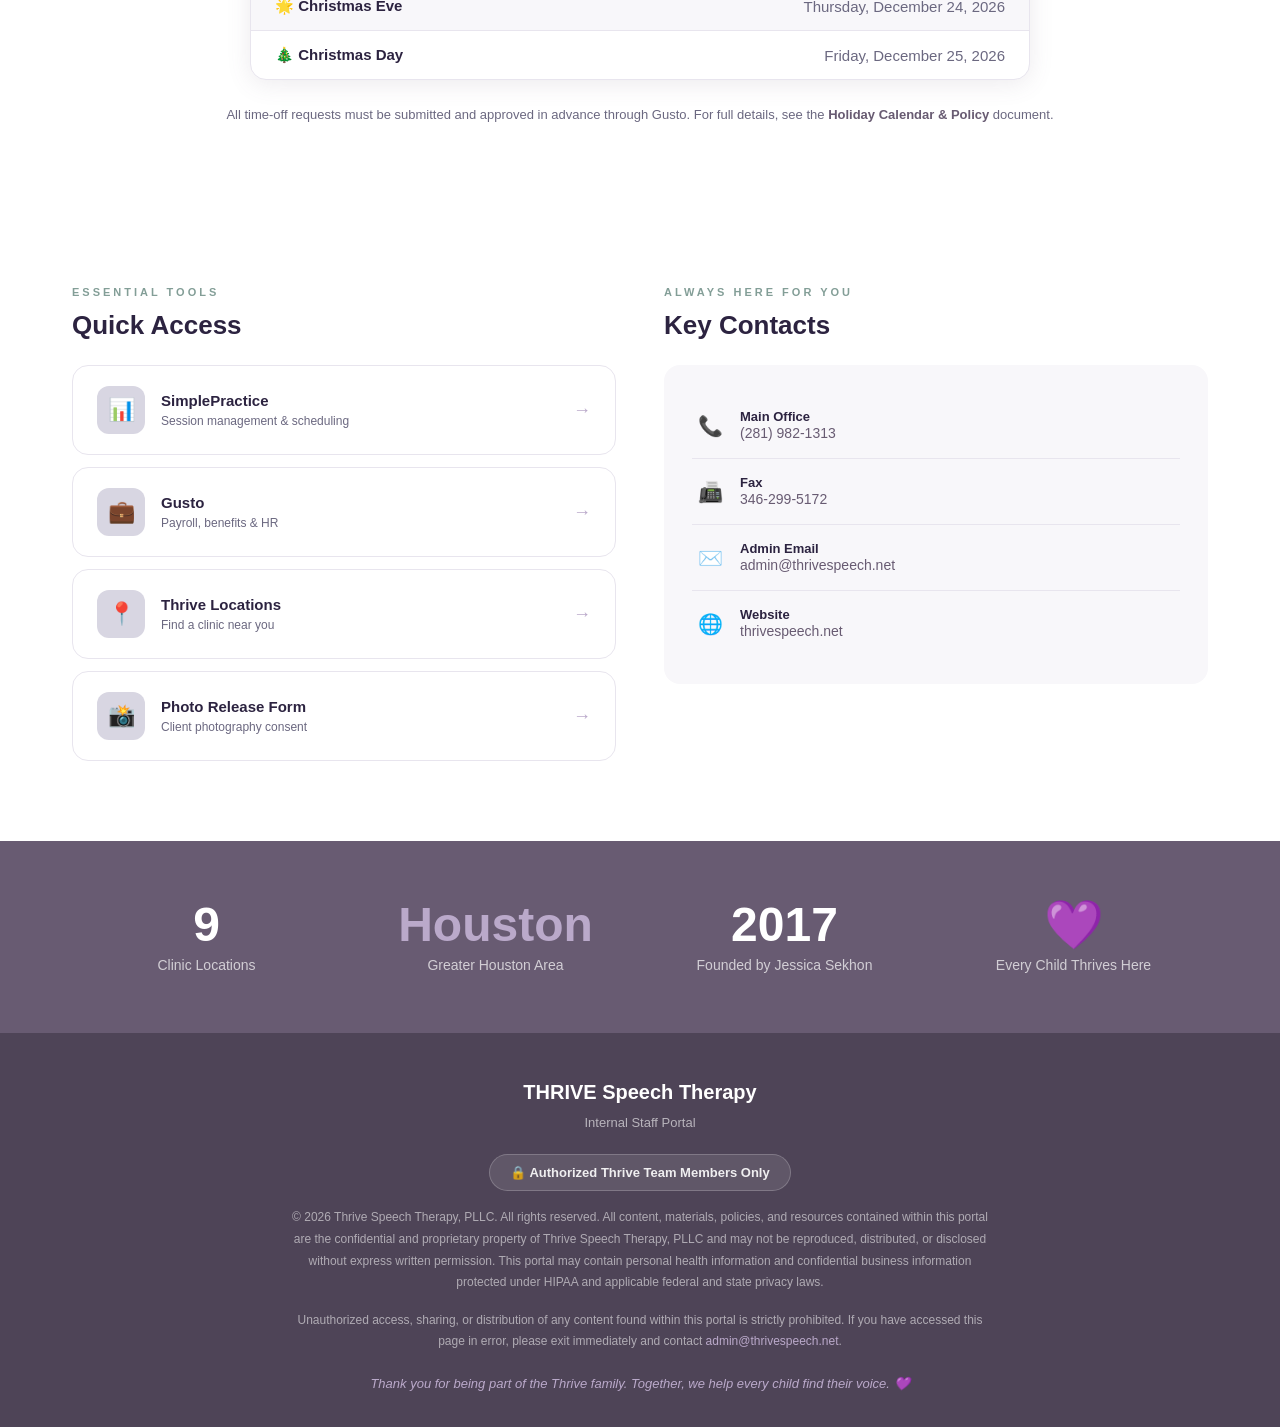
==== commit 95d11e5a: "Fix home page portal links and add 2026 holiday calendar table" ====
--- a/index.html
+++ b/index.html
@@ -102,8 +102,8 @@
   <h1>Welcome, <span class="hero-accent">Thrivers!</span><br>You belong here.</h1>
   <p>Everything you need — policies, tools, resources, and all things Thrive — in one beautifully organized place. You are part of something truly special.</p>
   <div style="display:flex;gap:16px;justify-content:center;flex-wrap:wrap;position:relative;z-index:1;">
-    <a href="https://sites.google.com/thrivespeech.net/thriveinternal/staff-client-policies?authuser=0" class="btn btn-primary btn-lg">📋 Staff & Client Policies</a>
-    <a href="https://sites.google.com/thrivespeech.net/thriveinternal/resources?authuser=0" class="btn btn-secondary btn-lg">📚 Browse Resources</a>
+    <a href="https://sites.google.com/thrivespeech.net/thriveinternal/staff-client-policies" target="_top" class="btn btn-primary btn-lg">📋 Staff & Client Policies</a>
+    <a href="https://sites.google.com/thrivespeech.net/thriveinternal/resources" target="_top" class="btn btn-secondary btn-lg">📚 Browse Resources</a>
   </div>
 </section>
 
@@ -169,27 +169,27 @@
     <div class="divider"></div>
     <p class="section-subtitle" style="margin-bottom:40px;">All your essential resources, policies, and tools — organized and always within reach.</p>
     <div class="grid-3">
-      <a href="https://sites.google.com/thrivespeech.net/thriveinternal/our-mission?authuser=0" class="portal-nav-card">
+      <a href="https://sites.google.com/thrivespeech.net/thriveinternal/our-mission" target="_top" class="portal-nav-card">
         <span class="portal-nav-icon">🌟</span>
         <h4>Our Mission</h4>
         <p>Our purpose, core values, and the principles that guide everything we do at Thrive.</p>
       </a>
-      <a href="https://sites.google.com/thrivespeech.net/thriveinternal/staff-client-policies?authuser=0" class="portal-nav-card">
+      <a href="https://sites.google.com/thrivespeech.net/thriveinternal/staff-client-policies" target="_top" class="portal-nav-card">
         <span class="portal-nav-icon">📋</span>
         <h4>Staff & Client Policies</h4>
         <p>Employment documents, client policies, Workers' Comp, attendance, and billing guidelines.</p>
       </a>
-      <a href="https://sites.google.com/thrivespeech.net/thriveinternal/slp-policies-procedures?authuser=0" class="portal-nav-card">
+      <a href="https://sites.google.com/thrivespeech.net/thriveinternal/slp-policies-procedures" target="_top" class="portal-nav-card">
         <span class="portal-nav-icon">🩺</span>
         <h4>SLP Policies & Procedures</h4>
         <p>Clinical procedures, PTO policy, workplace guidelines, and professional standards for our SLP team.</p>
       </a>
-      <a href="https://sites.google.com/thrivespeech.net/thriveinternal/resources?authuser=0" class="portal-nav-card">
+      <a href="https://sites.google.com/thrivespeech.net/thriveinternal/resources" target="_top" class="portal-nav-card">
         <span class="portal-nav-icon">📚</span>
         <h4>Resources</h4>
         <p>Clinical tools, CEUs, free therapy materials, AAC resources, and professional development.</p>
       </a>
-      <a href="https://sites.google.com/thrivespeech.net/thriveinternal/parent-resources?authuser=0" class="portal-nav-card">
+      <a href="https://sites.google.com/thrivespeech.net/thriveinternal/parent-resources" target="_top" class="portal-nav-card">
         <span class="portal-nav-icon">👨‍👩‍👧</span>
         <h4>Parent Resources</h4>
         <p>Shareable family guides, home carryover activities, milestone checklists, and support materials.</p>
@@ -202,7 +202,58 @@
     </div>
   </div>
 </section>
-<!-- deploy pipeline test 2026-06-22 -->
+
+<!-- HOLIDAY CALENDAR -->
+<section class="section bg-white">
+  <div class="container">
+    <span class="section-label">Plan Ahead</span>
+    <h2 class="section-title">2026 Holiday Calendar</h2>
+    <div class="divider"></div>
+    <p class="section-subtitle" style="margin-bottom:40px;">Thrive clinics are closed on the following observed holidays. Please plan sessions and time-off requests accordingly.</p>
+    <div style="max-width:780px;margin:0 auto;background:var(--white);border:1px solid var(--border);border-radius:var(--radius);overflow:hidden;box-shadow:var(--shadow);">
+      <table style="width:100%;border-collapse:collapse;font-family:'Montserrat',sans-serif;">
+        <thead>
+          <tr style="background:var(--mauve);">
+            <th style="text-align:left;padding:16px 24px;color:#fff;font-family:'Poppins',sans-serif;font-size:13px;letter-spacing:1px;text-transform:uppercase;">Holiday</th>
+            <th style="text-align:right;padding:16px 24px;color:#fff;font-family:'Poppins',sans-serif;font-size:13px;letter-spacing:1px;text-transform:uppercase;">Date</th>
+          </tr>
+        </thead>
+        <tbody>
+          <tr style="border-top:1px solid var(--border);">
+            <td style="padding:15px 24px;color:var(--dark);font-weight:600;font-size:15px;">🎉 New Year's Day</td>
+            <td style="padding:15px 24px;color:var(--text-muted);text-align:right;font-size:15px;">Thursday, January 1, 2026</td>
+          </tr>
+          <tr style="border-top:1px solid var(--border);background:var(--off-white);">
+            <td style="padding:15px 24px;color:var(--dark);font-weight:600;font-size:15px;">🇺🇸 Memorial Day</td>
+            <td style="padding:15px 24px;color:var(--text-muted);text-align:right;font-size:15px;">Monday, May 25, 2026</td>
+          </tr>
+          <tr style="border-top:1px solid var(--border);">
+            <td style="padding:15px 24px;color:var(--dark);font-weight:600;font-size:15px;">🎆 Independence Day</td>
+            <td style="padding:15px 24px;color:var(--text-muted);text-align:right;font-size:15px;">Friday, July 3, 2026</td>
+          </tr>
+          <tr style="border-top:1px solid var(--border);background:var(--off-white);">
+            <td style="padding:15px 24px;color:var(--dark);font-weight:600;font-size:15px;">🛠️ Labor Day</td>
+            <td style="padding:15px 24px;color:var(--text-muted);text-align:right;font-size:15px;">Monday, September 7, 2026</td>
+          </tr>
+          <tr style="border-top:1px solid var(--border);">
+            <td style="padding:15px 24px;color:var(--dark);font-weight:600;font-size:15px;">🦃 Thanksgiving</td>
+            <td style="padding:15px 24px;color:var(--text-muted);text-align:right;font-size:15px;">Thursday, November 26, 2026</td>
+          </tr>
+          <tr style="border-top:1px solid var(--border);background:var(--off-white);">
+            <td style="padding:15px 24px;color:var(--dark);font-weight:600;font-size:15px;">🌟 Christmas Eve</td>
+            <td style="padding:15px 24px;color:var(--text-muted);text-align:right;font-size:15px;">Thursday, December 24, 2026</td>
+          </tr>
+          <tr style="border-top:1px solid var(--border);">
+            <td style="padding:15px 24px;color:var(--dark);font-weight:600;font-size:15px;">🎄 Christmas Day</td>
+            <td style="padding:15px 24px;color:var(--text-muted);text-align:right;font-size:15px;">Friday, December 25, 2026</td>
+          </tr>
+        </tbody>
+      </table>
+    </div>
+    <p style="text-align:center;margin-top:24px;font-size:13px;color:var(--text-muted);">All time-off requests must be submitted and approved in advance through Gusto. For full details, see the <a href="https://drive.google.com/file/d/1pjom9bOkKgS9U0GmjowAROjyriiuytb2/view?usp=sharing" target="_blank" rel="noopener" style="color:var(--mauve);font-weight:600;">Holiday Calendar &amp; Policy</a> document.</p>
+  </div>
+</section>
+
 <!-- QUICK ACCESS -->
 <section class="section bg-white">
   <div class="container">
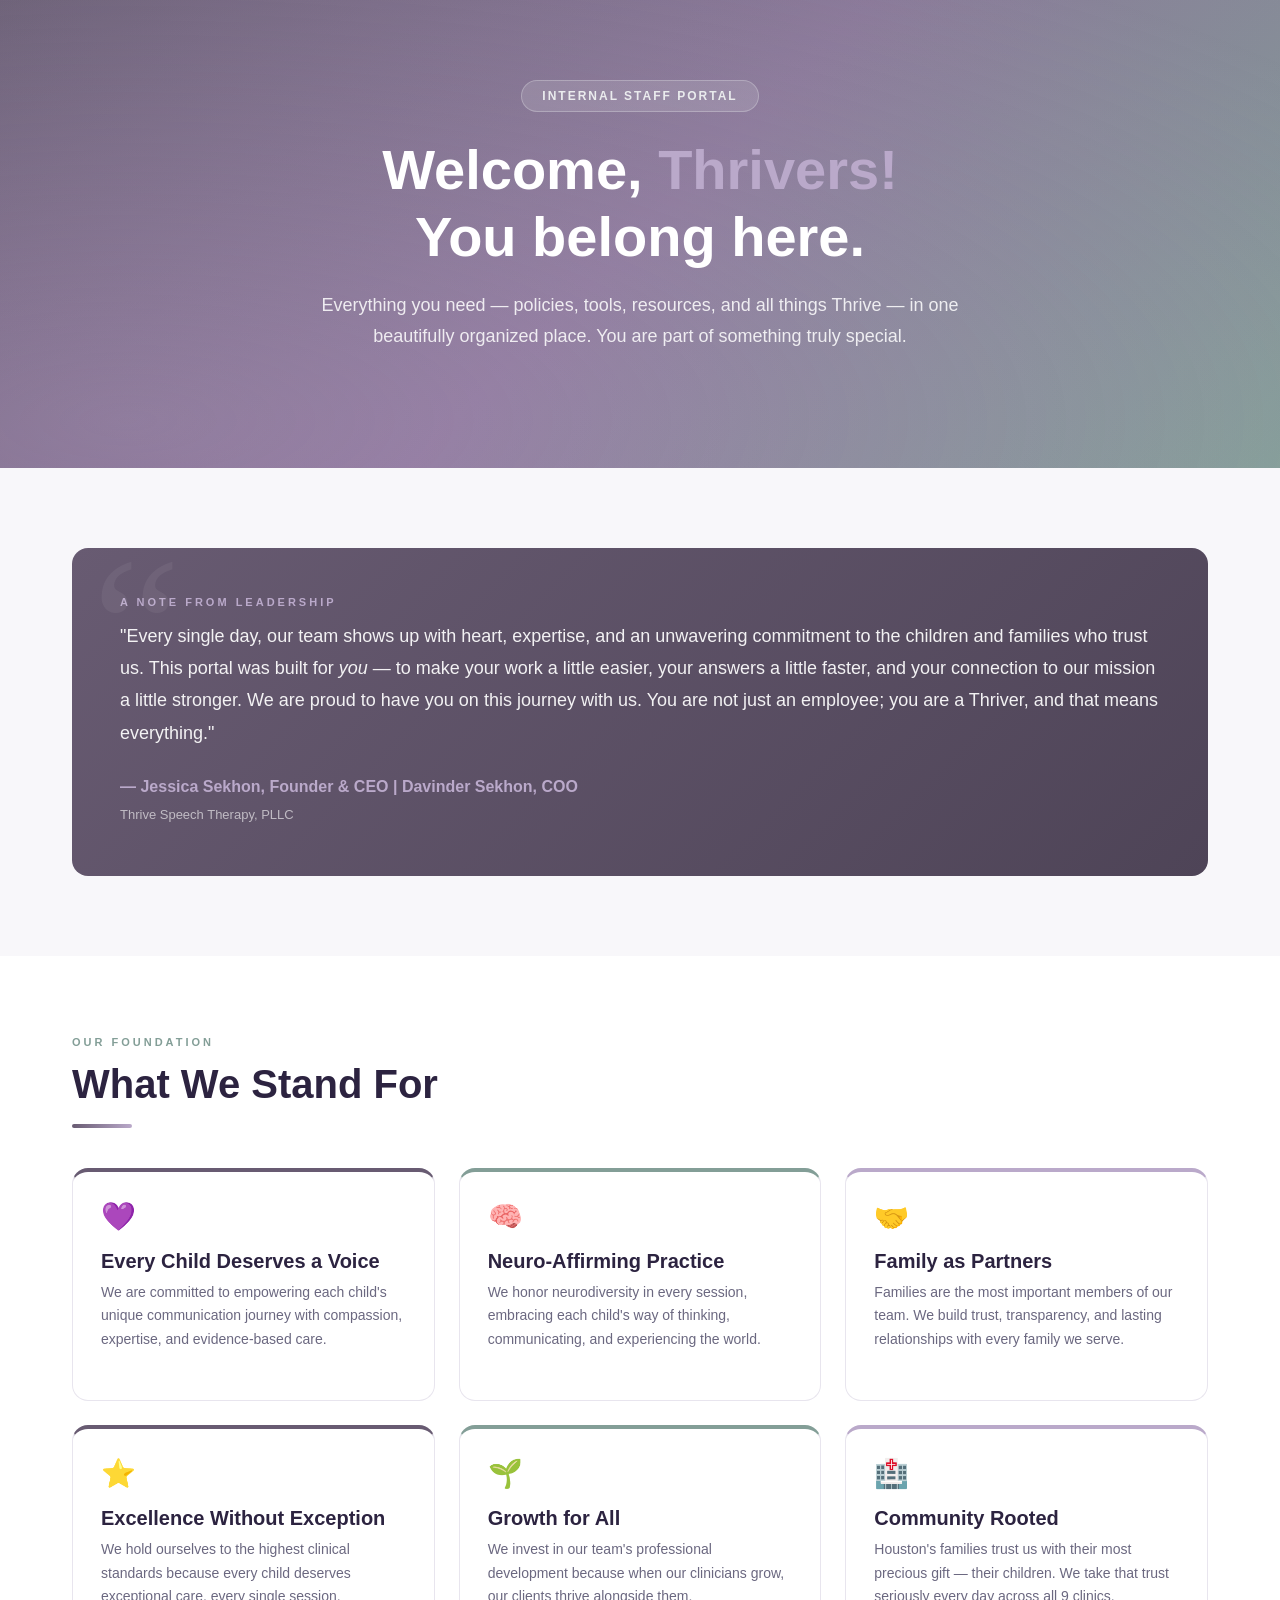
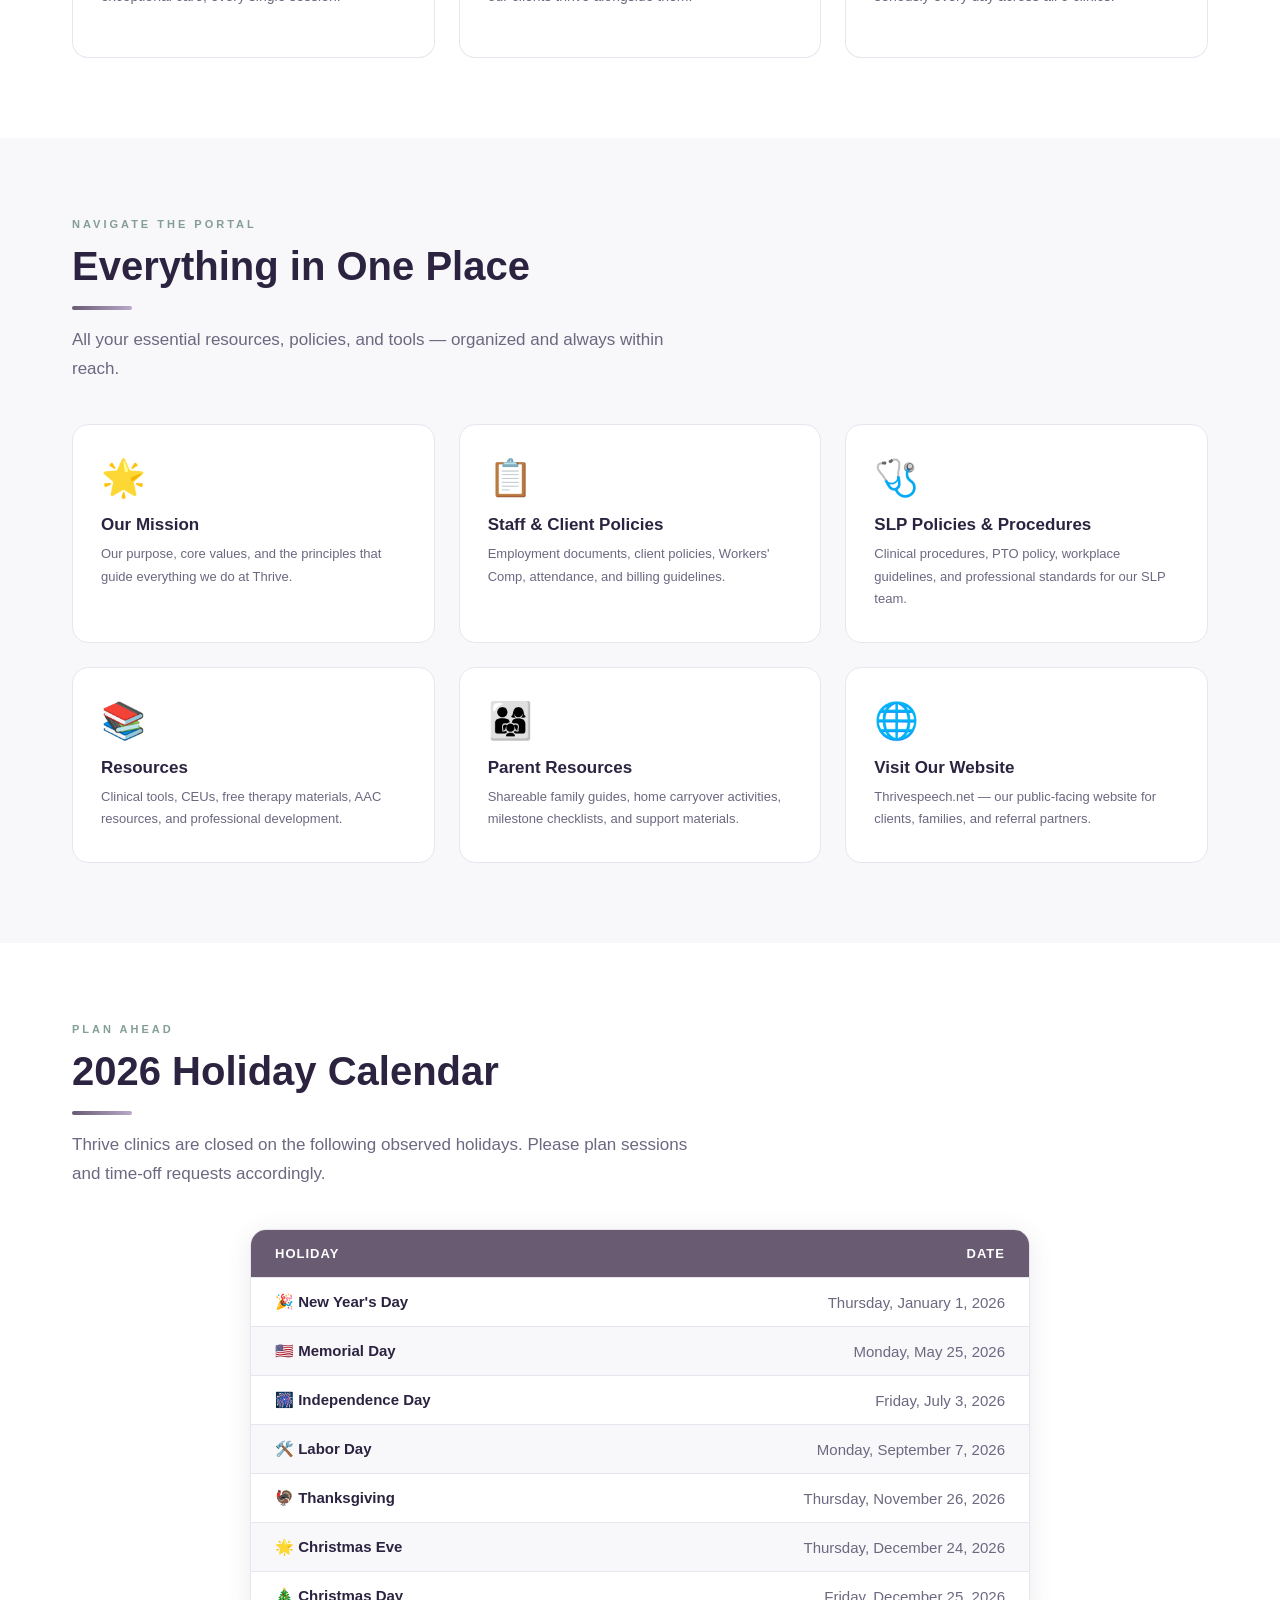
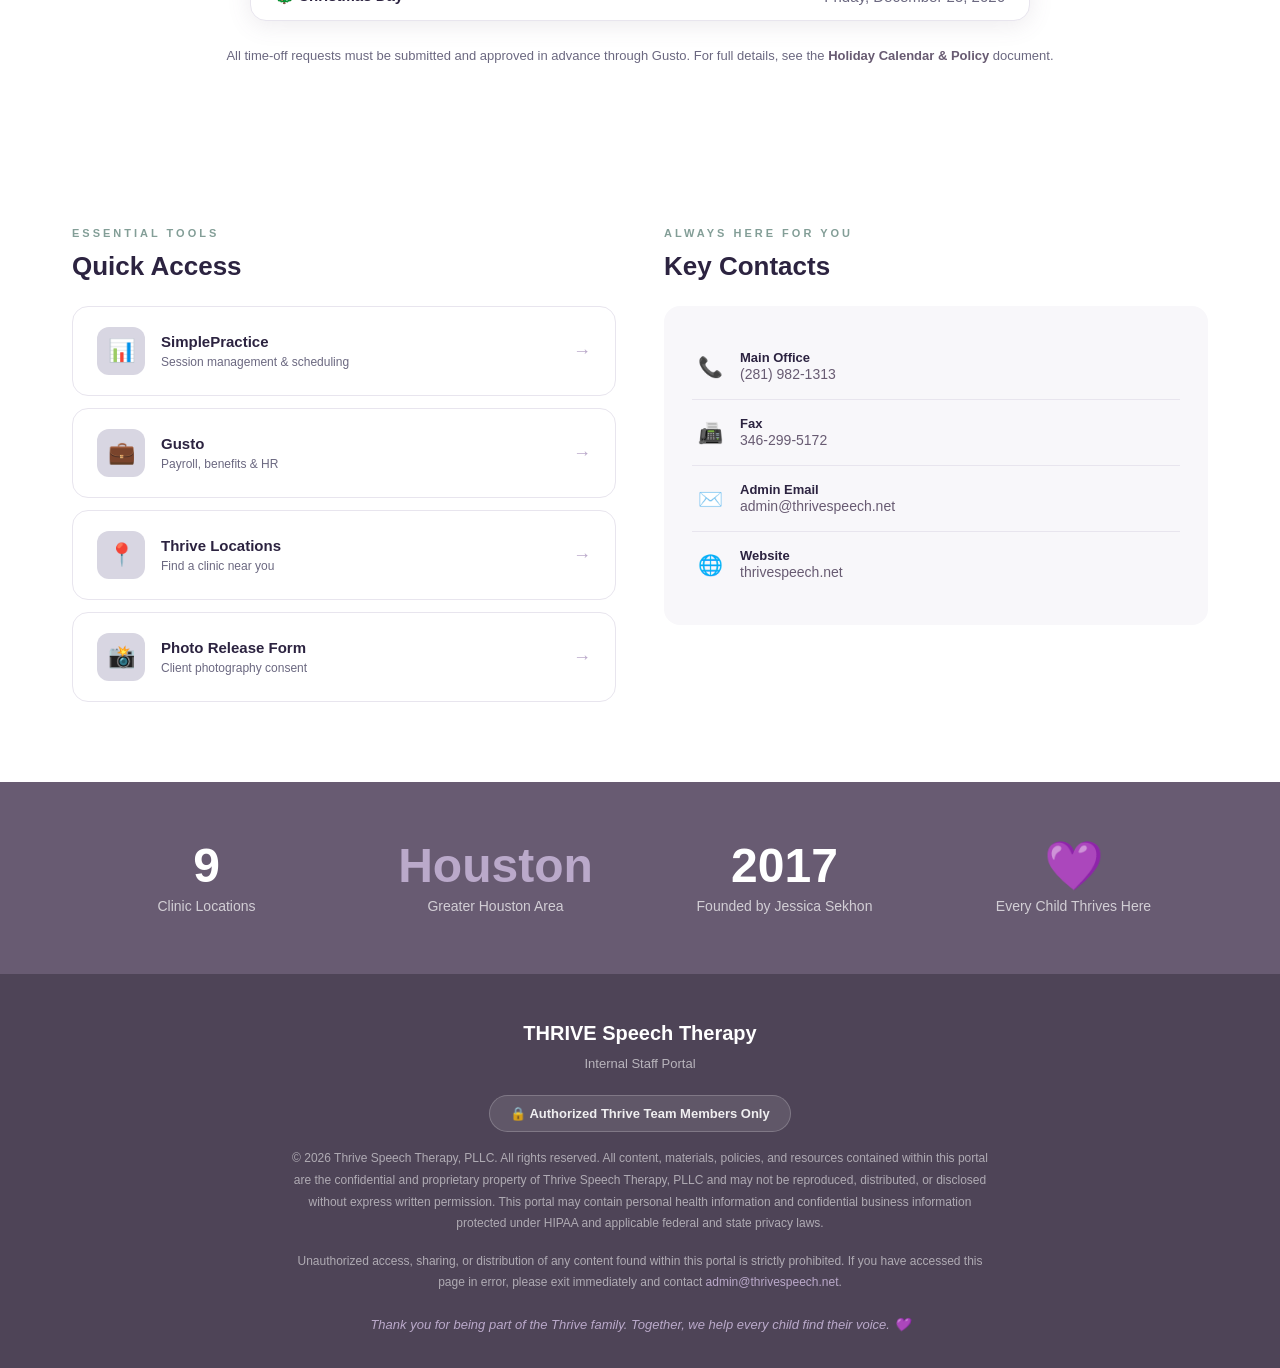
==== commit e5a339a6: "Remove hero call-to-action buttons from home page" ====
--- a/index.html
+++ b/index.html
@@ -101,10 +101,6 @@
   <div class="hero-badge">Internal Staff Portal</div>
   <h1>Welcome, <span class="hero-accent">Thrivers!</span><br>You belong here.</h1>
   <p>Everything you need — policies, tools, resources, and all things Thrive — in one beautifully organized place. You are part of something truly special.</p>
-  <div style="display:flex;gap:16px;justify-content:center;flex-wrap:wrap;position:relative;z-index:1;">
-    <a href="https://sites.google.com/thrivespeech.net/thriveinternal/staff-client-policies" target="_top" class="btn btn-primary btn-lg">📋 Staff & Client Policies</a>
-    <a href="https://sites.google.com/thrivespeech.net/thriveinternal/resources" target="_top" class="btn btn-secondary btn-lg">📚 Browse Resources</a>
-  </div>
 </section>
 
 <!-- LEADERSHIP MESSAGE -->
